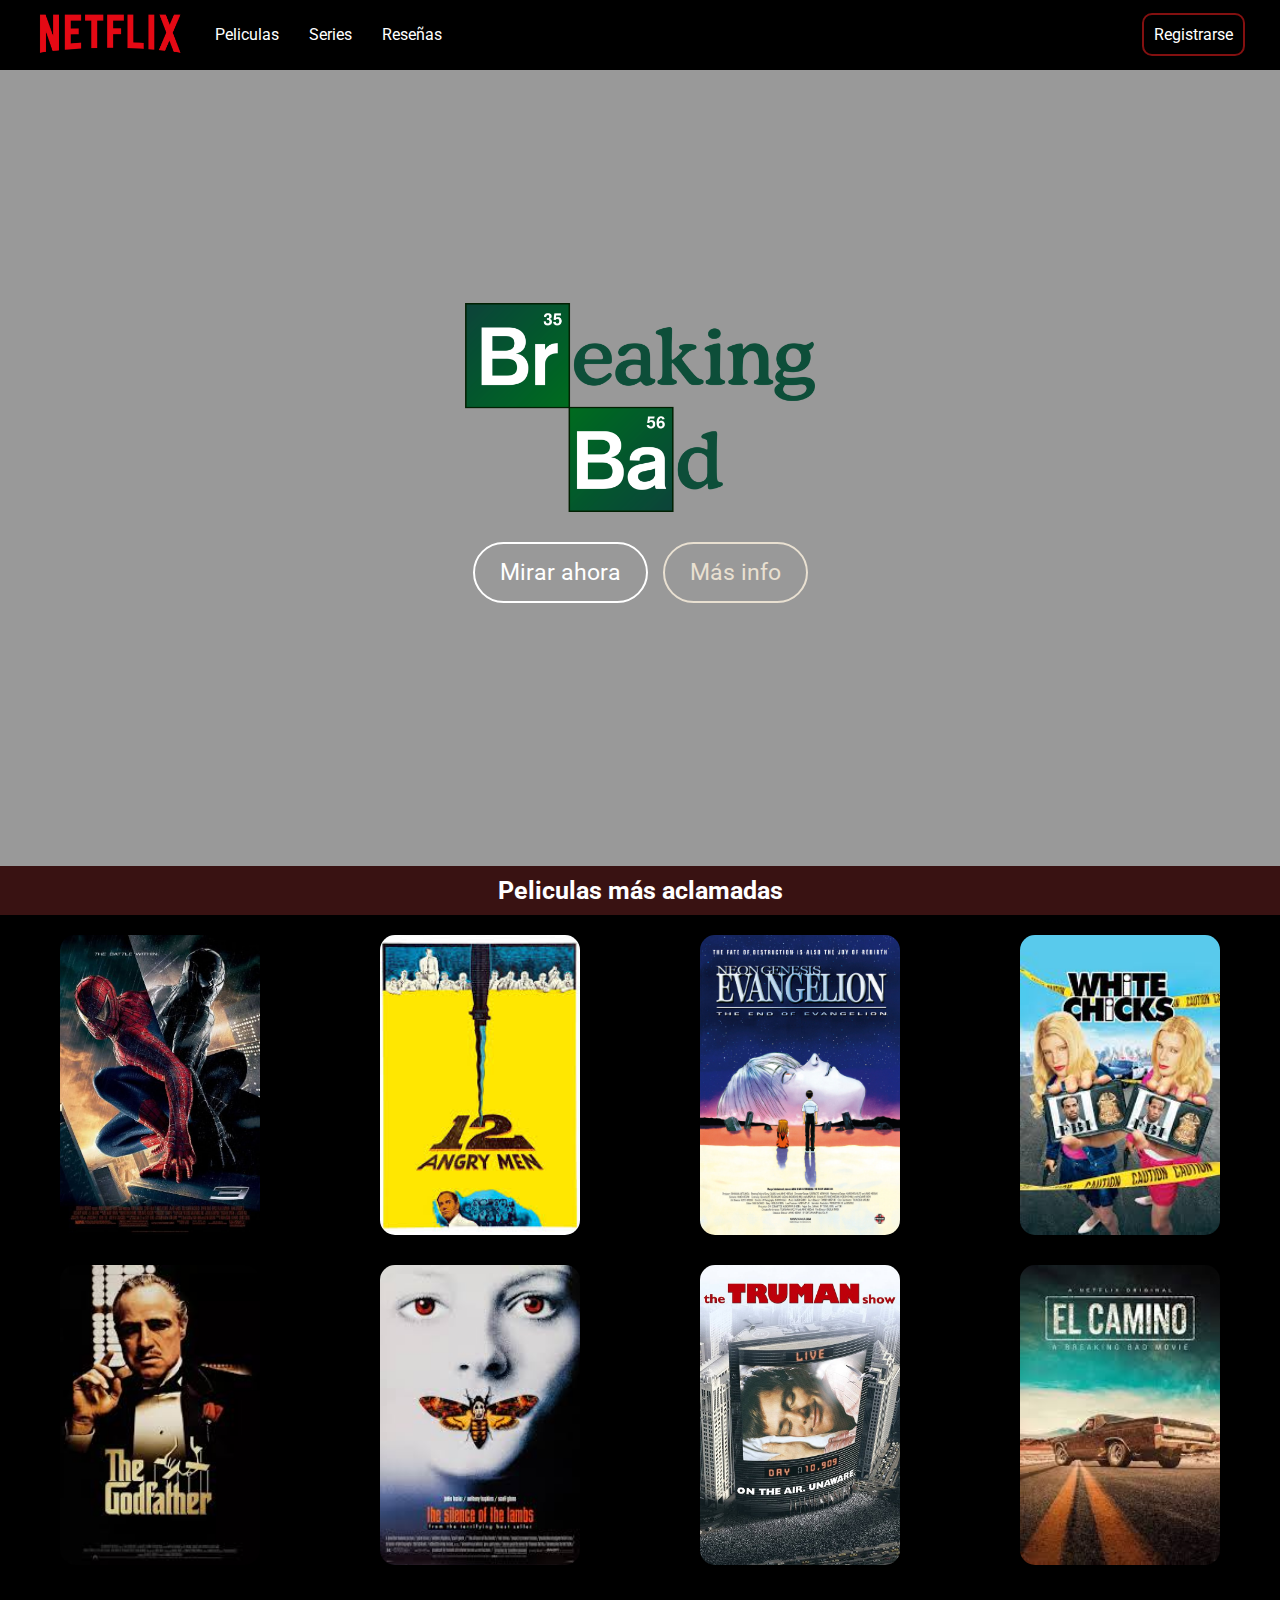
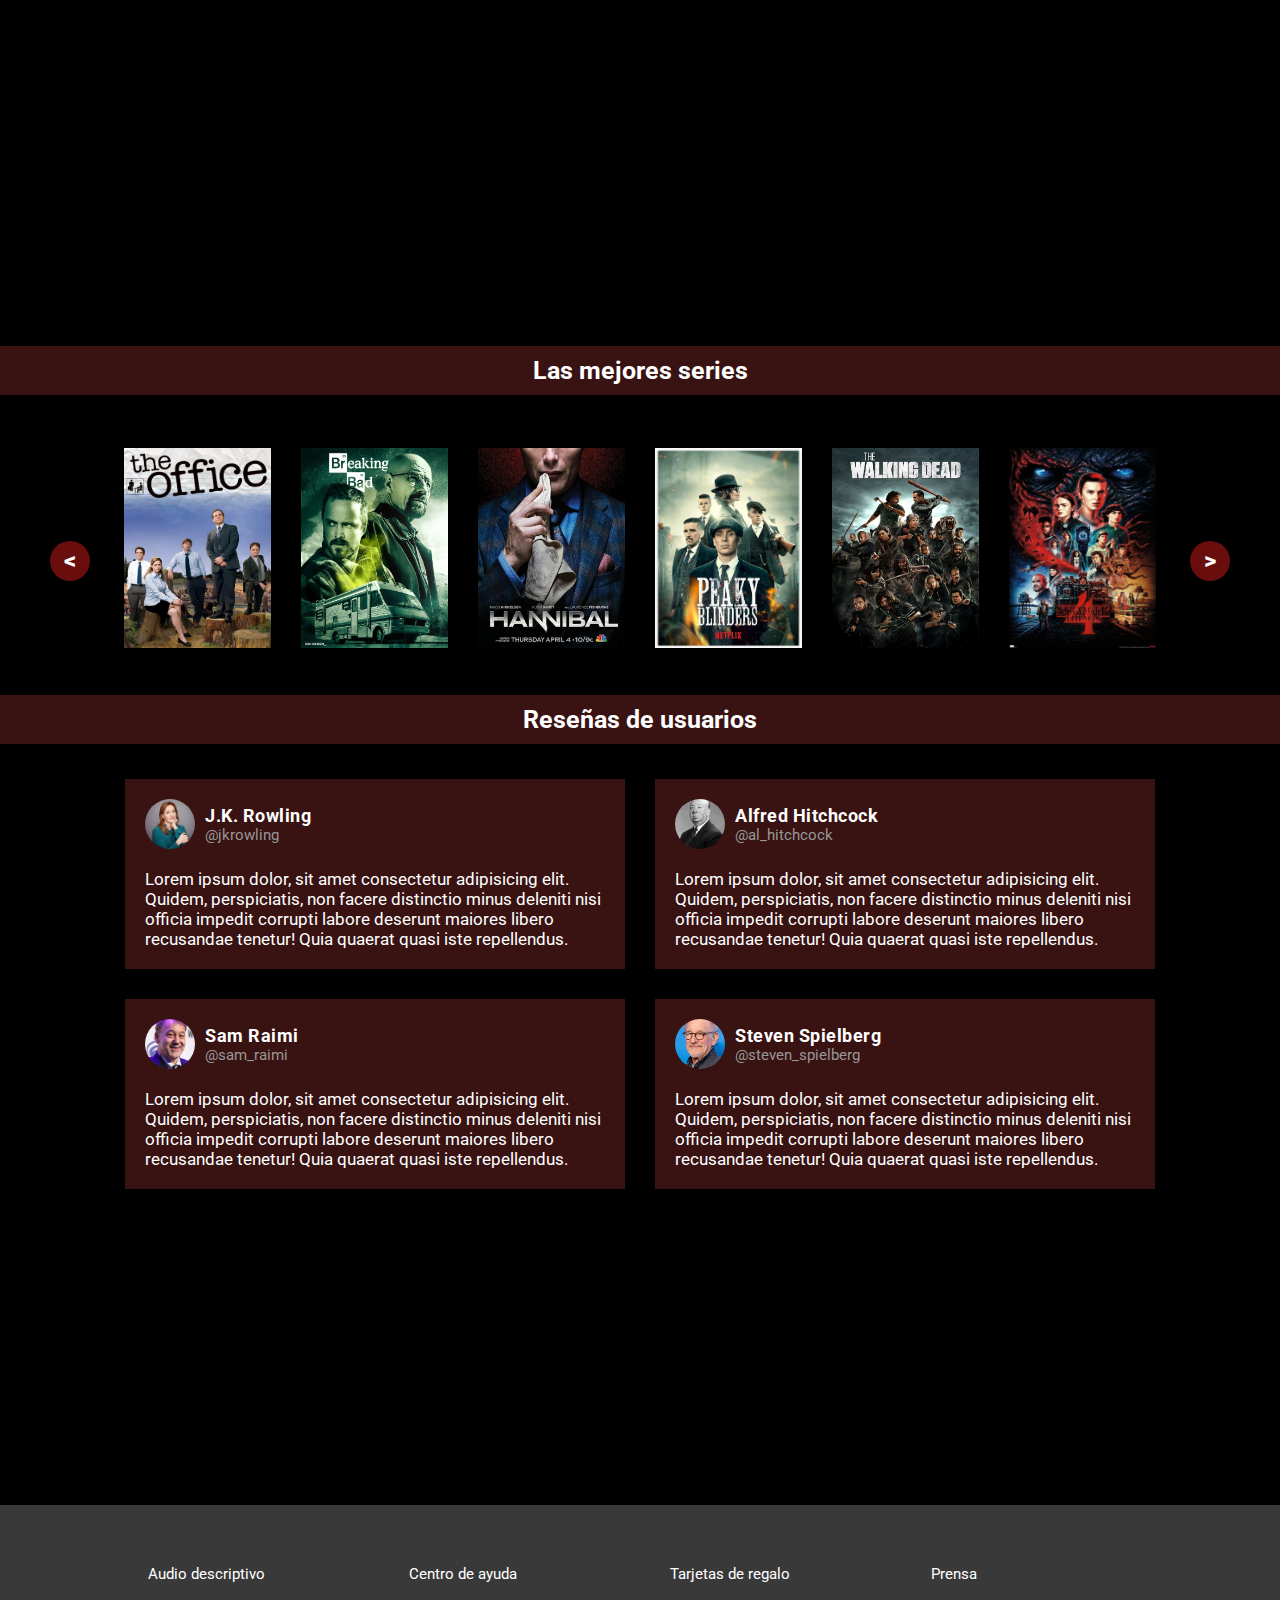
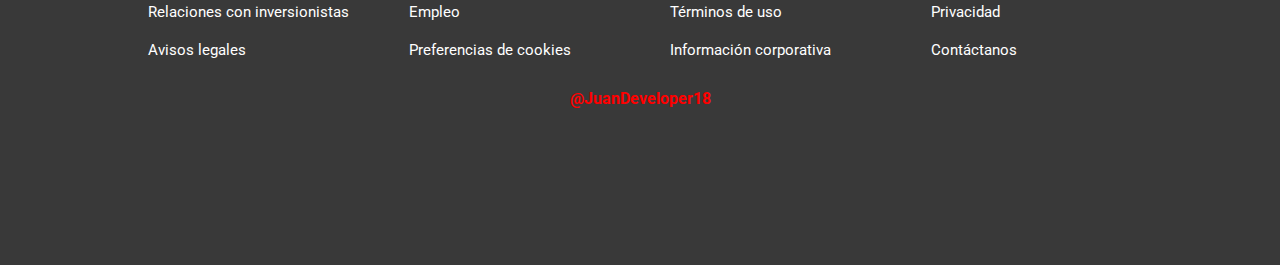
==== index.html @ b2fea1ca "Primera version del proyecto terminado" ====
<!DOCTYPE html>
<html lang="es">
<head>
    <meta charset="UTF-8">
    <meta name="viewport" content="width=device-width, initial-scale=1.0">
    <title>Netflix</title>
    <link rel="icon" type="image/ico" href="./resources/netflix.ico">
    <link rel="stylesheet" href="https://cdnjs.cloudflare.com/ajax/libs/font-awesome/6.5.2/css/all.min.css" integrity="sha512-SnH5WK+bZxgPHs44uWIX+LLJAJ9/2PkPKZ5QiAj6Ta86w+fsb2TkcmfRyVX3pBnMFcV7oQPJkl9QevSCWr3W6A==" crossorigin="anonymous" referrerpolicy="no-referrer" />
    <link rel="stylesheet" href="./css/style.css">
</head>
<body>
    <header class="menu">
        <nav class="navegacion-contenedor">
            <ul class="navegacion menu-izquierdo">
                <li><a href="#inicio"><img src="./resources/logo_netflix.png" alt="logo de Netflix"></a></li>
                <li><a href="#peliculas">Peliculas</a></li>
                <li><a href="#series">Series</a></li>
                <li><a href="#reseñas">Reseñas</a></li>
            </ul>
            <ul class="navegacion menu-derecho">
                <li><a href="#"><i class="fa-solid fa-magnifying-glass"></i></a></li>
                <li><a href="./templates/registro.html" class="btn_registro">Registrarse</a></li>
            </ul>
        </nav>
    </header>
    <section class="inicio" id="inicio">
        <video autoplay loop muted class="background-clip">
            <source src="./resources/Breaking Bad - Trailer Estena.mp4">
        </video>
        <div class="contenido-inicio">
            <img src="./resources/logo_bb.png" alt="logo de Breaking Bad">
            <div class="botones">
                <a href="https://www.youtube.com/watch?v=mXd1zTwcQ18&pp=ygUUVHJhaWxlciBCcmVha2luZyBCYWQ%3D" class="boton1" target=_blank>Mirar ahora</a>
                <a href="#" class="boton2">Más info <i class="fa-solid fa-circle-info"></i></a>
            </div>
        </div>
    </section>
    <section class="peliculas" id="peliculas">
        <h2>Peliculas más aclamadas</h2>
        <div class="peliculas_aclamadas">
            <div class="movie">
                <img class="movie-poster" src="./resources/poster_spiderman3.jpg" alt="poster de Spiderman 3 dirigida por Sam Raimi">
                <div class="movie-info">
                    <p class="movie-title">Spider-Man 3</p>
                    <p class="movie-year">2007</p>
                    <p class="movie-score">9.5<i class="fa-solid fa-star"></i></p>
                </div>
            </div>
            <div class="movie">
                <img class="movie-poster" src="./resources/12_angry_men_poster.jpeg" alt="poster de 12 Angry Men">
                <div class="movie-info">
                    <p class="movie-title">12 Angry Men</p>
                    <p class="movie-year">1957</p>
                    <p class="movie-score">10<i class="fa-solid fa-star"></i></p>
                </div>
            </div>
            <div class="movie">
                <img class="movie-poster" src="./resources/end_of_evangelion.jpg" alt="poster de The End of Evangelion">
                <div class="movie-info">
                    <p class="movie-title">The End of Evangelion</p>
                    <p class="movie-year">1997</p>
                    <p class="movie-score">10<i class="fa-solid fa-star"></i></p>
                </div>
            </div>
            <div class="movie">
                <img class="movie-poster" src="./resources/white_chicks_poster.jpeg" alt="poster de White Chicks">
                <div class="movie-info">
                    <p class="movie-title">White Chicks</p>
                    <p class="movie-year">2004</p>
                    <p class="movie-score">10<i class="fa-solid fa-star"></i></p>
                </div>
            </div>
            <div class="movie">
                <img class="movie-poster" src="./resources/el_padrino_poster.jpeg" alt="poster de El Padrino">
                <div class="movie-info">
                    <p class="movie-title">El Padrino</p>
                    <p class="movie-year">1972</p>
                    <p class="movie-score">10<i class="fa-solid fa-star"></i></p>
                </div>
            </div>
            <div class="movie">
                <img class="movie-poster" src="./resources/the_silence_of_the_lambs_poster.jpeg" alt="poster de El Silencio de los Inocentes">
                <div class="movie-info">
                    <p class="movie-title">El silencio de los inocentes</p>
                    <p class="movie-year">1991</p>
                    <p class="movie-score">8.5<i class="fa-solid fa-star"></i></p>
                </div>
            </div>
            <div class="movie">
                <img class="movie-poster" src="./resources/truman_show_poster.jpg" alt="poster de The Truman Show">
                <div class="movie-info">
                    <p class="movie-title">The Truman Show</p>
                    <p class="movie-year">1998</p>
                    <p class="movie-score">10<i class="fa-solid fa-star"></i></p>  
                </div>
            </div>
            <div class="movie">
                <img class="movie-poster" src="./resources/el_camino_poster.jpeg" alt="poster de El camino (pelicula del universo de Breaking Bad)">
                <div class="movie-info">
                    <p class="movie-title">El Camino</p>
                    <p class="movie-year">2019</p>
                    <p class="movie-score">9<i class="fa-solid fa-star"></i></p>
                </div>
            </div>
        </div>
    </section>
    <section class="series" id="series">
        <h2>Las mejores series</h2>
        <div class="carousel-series">
            <div class="slide1">
                <img class="carrousel-item" src="./resources/the_office_poster.jpg" alt="poster de The office">
                <img class="carrousel-item" src="./resources/poster_bb.jpg" alt="poster de Breaking Bad">
                <img class="carrousel-item" src="./resources/serie_hannibal_poster.jpg" alt="poster de serie Hannibal">
                <img class="carrousel-item" src="./resources/peaky_blinders_poster.jpg" alt="poster de los Peaky Blinders">
                <img class="carrousel-item" src="./resources/twd_poster.jpg" alt="poster de The Walking Dead">
                <img class="carrousel-item" src="./resources/stranger_things_poster.jpeg" alt="poster de Stranger Things"> 
            </div>
            <div class="slide2">
                <img class="carrousel-item" src="./resources/monster_poster.jpeg" alt="poster de anime Monster">
                <img class="carrousel-item" src="./resources/poster_evangelion.jpg" alt="poster de Evangelion">
                <img class="carrousel-item" src="./resources/friends_poster.jpg" alt="poster de Friends">
                <img class="carrousel-item" src="./resources/daredevil_poster.jpeg" alt="poster de Daredevil">
                <img class="carrousel-item" src="./resources/el_encargado_poster.jpeg" alt="poster de El Encargado">
                <img class="carrousel-item" src="./resources/poster_the_witcher.jpeg" alt="poster de The Witcher">
            </div>
            <div class="slide3">
                <img class="carrousel-item" src="./resources/poster_narcos.jpg" alt="poster de Narcos">
                <img class="carrousel-item" src="./resources/flash_poster.jpg" alt="poster de Flash">
                <img class="carrousel-item" src="./resources/one_piece_poster.jpg" alt="poster de One Piece">
                <img class="carrousel-item" src="./resources/loki_poster.jpg" alt="poster de Loki">
                <img class="carrousel-item" src="./resources/wanda_vision_poster.jpeg" alt="poster de WandaVision">
                <img class="carrousel-item" src="./resources/megamind_poster.jpg" alt="poster de Megamind">
            </div>
        </div>

        <a href="#" class="switchLeft sliderButton"><</a>
        <a href="#" class="switchRight sliderButton">></a>
    </section>
    <section class="reseñas" id="reseñas">
        <div class="titulo-reseñas">
            <h2>Reseñas de usuarios</h2>
        </div>
        <div class="reseñas-container">
            <div class="testimonio">
                <div class="testimonio-top">
                    <div class="perfil">
                        <div class="perfil-img">
                            <img src="./resources/jk_rowling.jpeg" alt="foto de perfil de cliente J.K. Rowling">
                        </div>
                        <div class="name-user">
                            <strong>J.K. Rowling</strong>
                            <span>@jkrowling</span>
                        </div>
                    </div>
                    <div class="review-score">
                        <i class="fas fa-star"></i>
                        <i class="fas fa-star"></i>
                        <i class="fas fa-star"></i>
                        <i class="fas fa-star"></i>
                        <i class="far fa-star"></i> <!-- Estrella vacía-->
                    </div>
                </div>
                <div class="comentario">
                    <p>Lorem ipsum dolor, sit amet consectetur adipisicing elit. Quidem, perspiciatis, non facere distinctio minus deleniti nisi officia impedit corrupti labore deserunt maiores libero recusandae tenetur! Quia quaerat quasi iste repellendus.</p>
                </div>
            </div>
            <div class="testimonio">
                <div class="testimonio-top">
                    <div class="perfil">
                        <div class="perfil-img">
                            <img src="./resources/hitchcock_foto.jpg" alt="foto de perfil de cliente Alfred Hitchcock">
                        </div>
                        <div class="name-user">
                            <strong>Alfred Hitchcock</strong>
                            <span>@al_hitchcock</span>
                        </div>
                    </div>
                    <div class="review-score">
                        <i class="fas fa-star"></i>
                        <i class="fas fa-star"></i>
                        <i class="fas fa-star"></i>
                        <i class="fas fa-star"></i>
                        <i class="far fa-star"></i> <!-- Estrella vacía-->
                    </div>
                </div>
                <div class="comentario">
                    <p>Lorem ipsum dolor, sit amet consectetur adipisicing elit. Quidem, perspiciatis, non facere distinctio minus deleniti nisi officia impedit corrupti labore deserunt maiores libero recusandae tenetur! Quia quaerat quasi iste repellendus.</p>
                </div>
            </div>
            <div class="testimonio">
                <div class="testimonio-top">
                    <div class="perfil">
                        <div class="perfil-img">
                            <img src="./resources/sam_raimi.jpg" alt="foto de perfil de cliente Sam Raimi">
                        </div>
                        <div class="name-user">
                            <strong>Sam Raimi</strong>
                            <span>@sam_raimi</span>
                        </div>
                    </div>
                    <div class="review-score">
                        <i class="fas fa-star"></i>
                        <i class="fas fa-star"></i>
                        <i class="fas fa-star"></i>
                        <i class="fas fa-star"></i>
                        <i class="far fa-star"></i> <!-- Estrella vacía-->
                    </div>
                </div>
                <div class="comentario">
                    <p>Lorem ipsum dolor, sit amet consectetur adipisicing elit. Quidem, perspiciatis, non facere distinctio minus deleniti nisi officia impedit corrupti labore deserunt maiores libero recusandae tenetur! Quia quaerat quasi iste repellendus.</p>
                </div>
            </div>
            <div class="testimonio">
                <div class="testimonio-top">
                    <div class="perfil">
                        <div class="perfil-img">
                            <img src="./resources/spielberg.jpeg" alt="foto de perfil de cliente Steven Spielberg">
                        </div>
                        <div class="name-user">
                            <strong>Steven Spielberg</strong>
                            <span>@steven_spielberg</span>
                        </div>
                    </div>
                    <div class="review-score">
                        <i class="fas fa-star"></i>
                        <i class="fas fa-star"></i>
                        <i class="fas fa-star"></i>
                        <i class="fas fa-star"></i>
                        <i class="fas fa-star"></i> <!-- Estrella vacía-->
                    </div>
                </div>
                <div class="comentario">
                    <p>Lorem ipsum dolor, sit amet consectetur adipisicing elit. Quidem, perspiciatis, non facere distinctio minus deleniti nisi officia impedit corrupti labore deserunt maiores libero recusandae tenetur! Quia quaerat quasi iste repellendus.</p>
                </div>
            </div>
        </div>
    </section>
    <footer class="footer">
        <div class="iconos">
            <i class="fa-brands fa-facebook"></i>
            <i class="fa-brands fa-square-instagram"></i>
            <i class="fa-brands fa-twitter"></i>
            <i class="fa-brands fa-youtube"></i>
            <i class="fa-brands fa-github"></i>
        </div>
        <div class="etiquetas-footer">
            <p class="etiquetas">Audio descriptivo</p>
            <p class="etiquetas">Centro de ayuda</p>
            <p class="etiquetas">Tarjetas de regalo</p>
            <p class="etiquetas">Prensa</p>
            <p class="etiquetas">Relaciones con inversionistas</p>
            <p class="etiquetas">Empleo</p>
            <p class="etiquetas">Términos de uso</p>
            <p class="etiquetas">Privacidad</p>
            <p class="etiquetas">Avisos legales</p>
            <p class="etiquetas">Preferencias de cookies</p>
            <p class="etiquetas">Información corporativa</p>
            <p class="etiquetas">Contáctanos</p> 
        </div>
        <p class="creditos">@JuanDeveloper18</p>           
    </footer>
    <script src="./js/carousel.js" defer></script>
</body>
</html>
---- css/style.css ----
@import url('https://fonts.googleapis.com/css2?family=Permanent+Marker&family=Poppins:ital,wght@0,100;0,200;0,300;0,400;0,500;0,600;0,700;0,800;0,900;1,100;1,200;1,300;1,400;1,500;1,600;1,700;1,800;1,900&family=Righteous&family=Roboto:ital,wght@0,100;0,300;0,400;0,500;0,700;0,900;1,100;1,300;1,400;1,500;1,700;1,900&display=swap');
*{
    padding: 0;
    margin: 0;
    border: 0;
    box-sizing: border-box;
    font-family: "Roboto", sans-serif;
}

/* Header */
.menu{
    display: flex;
    background-color: black;
    padding: 10px 20px;
}
.navegacion-contenedor {
    display: flex;
    justify-content: space-between;
    align-items: center;
    width: 100%;
}

.navegacion {
    display: flex;
    list-style: none;
    align-items: center;
}
.navegacion li{
    padding: 0 15px;
}
.menu-izquierdo li a, .menu-derecho li a{
    color: white;
    text-decoration: none;
    transition: all 450ms;
}
.menu-izquierdo li a:hover{
    color: #f84f4f;
}
.menu-izquierdo img{
    width: 150px;
}
.btn_registro{
    text-decoration: none;
    border: 2px solid #831010;
    padding: 10px;
    border-radius: 10px;
    transition: 0.3s;
}
.btn_registro:hover{
    background-color:#831010;
    color
}

/* Inicio */
.inicio{
    width: 100%;
    height: 88.5vh;
    background-color: rgba(0,0,0,0.4);
    display: flex;
    justify-content: center;
    align-items: center;
}
.contenido-inicio{
    display: flex;
    flex-direction: column;
    justify-content: center;
    align-items: center;
}
.contenido-inicio img{
    width: 350px;
}
.botones{
    display: flex;
    padding: 30px;
}
.boton1{
    font-size: 23px;
    color: #fff;
    text-decoration: none;
    border: 2px solid #fff;
    padding: 15px 25px;
    border-radius: 50px;
    transition: 0.3s;
    margin-right: 15px;
}
.boton1:hover{
    background-color: #fff;
    color: black;
}
.boton2{
    font-size: 23px;
    color: #e9e0d1;
    text-decoration: none;
    border: 2px solid #e9e0d1;
    padding: 15px 25px;
    border-radius: 50px;
    transition: 0.3s;
}
.boton2:hover{
    background-color: #e9e0d1;
    color: black;
}
.background-clip{
    width: 100%;
    height: 100vh;
    object-fit: cover;
    position: absolute;
    right: 0;
    bottom: 0;
    z-index: -1;
}

/* Peliculas */
.peliculas h2{
    font-size: 25px;
    padding: 10px 20px;
    margin-bottom: 20px;
    color: white;
    text-align: center;
    background-color: #391212;
}
.peliculas{
    width: 100%;
    height: 120vh;
    background-color: #000;
    background-repeat: no-repeat;
    background-size: cover;
}
.peliculas_aclamadas{
    width: 100%;
    display: grid;
    grid-template-columns: repeat(4,1fr);
    grid-template-rows: repeat(2,1fr);
    justify-items: center;
    row-gap: 30px;
}
.movie{
    width: 200px;
    height: 300px;
    border-radius: 15px;
    overflow: hidden;
    cursor: pointer;
    position: relative;
    transition: all 450ms;
    box-shadow: 5px 5px 20px black;
}
.movie-poster{
    width: 200px;
    height: 300px;
    object-fit: cover;
    transition: all 300ms;
}
.movie-poster:hover{
    transform: scale(1.15);
}
.movie-title{
    text-align: center;
    font-size: 20px;
    margin-bottom: 10px;
}
.movie-score {
    font-size: 17px;
    display: flex;
    align-items: center;
    gap: 5px;
}
.movie-year{
    font-size: 18px;
    padding-bottom: 10px;
    color: #f1f508;
}
.movie-info {
    background: rgba(0, 0, 0, 0.7);
    position: absolute;
    top: 0;
    left: 0;
    width: 100%;
    height: 100%;
    display: flex;
    flex-direction: column;
    align-items: center;
    justify-content: center;
    color: white;
    opacity: 0;
    transition: opacity 300ms;
    padding: 5px;
}
.movie:hover .movie-info { /* Efecto hover para mostrar la info de la película */
    opacity: 1;
}

/* Section Series */
.series{
    background: #000;
    position: relative;
}
.series h2{
    padding: 10px 20px;
    text-align: center;
    font-size: 25px;
    color: white;
    background-color: #391212;
}
.carousel-series .slide1, .carousel-series .slide2, .carousel-series .slide3{
    padding-top: 5px;
    width: 80%;
    height: 300px;
    border-radius: 10px;
    display: flex;
    justify-content: center;
    align-items: center;
    margin: 0 auto;
    transition: transform 1s ease-in-out;
}

.series .sliderButton{
    position: absolute;
    top: 50%; /* Centra el botón verticalmente */
    width: 40px;
    height: 40px;
    line-height: 40px; /* Centra el texto verticalmente */
    transform: translateY(50%); /* Centra verticalmente el botón */
    color: white;
    font-size: 1.5rem;
    background-color: rgba(131, 16, 16, 0.8);;
    text-decoration: none;
    z-index: 3;
    text-align: center; 
    font-weight: 800;
    border-radius: 50%;

}
.series .switchLeft{
    left: 50px; /*  Distancia del botón al borde izquierdo */
}
.series .switchRight{
    right: 50px; /*  Distancia del botón al borde derecho */
}
.carousel-series img{
    min-width: 147px;
    max-width: 147px;
    height: 200px;
    background-size: cover;
    background-color: lightgreen;
    margin: 2px 15px;
    cursor: pointer;
    transition: 0.5s ease;
    z-index: 2;
}
.slide2, .slide3{
    visibility: hidden;
}
.carousel-series img:hover{
    transform: scale(1.4);
    z-index: 2;
}

/* Section Reseñas/Críticas */
.reseñas{
    background-color: #000;
    height: 90vh;
    width: 100%;
}
.reseñas h2{
    display: flex;
    justify-content: center;
    align-items: center;
    font-size: 25px;
    color: white;
    background-color: #391212;
    padding: 10px 20px;
}
.reseñas-container{
    margin-top: 20px;
    display: flex;
    justify-content: center;
    align-items: center;
    flex-wrap: wrap;
    width: 100%;
}
.testimonio{
    width: 500px;
    box-shadow: 2px 2px 30px rgba(0,0,0,0.1);
    background-color: #391212;
    padding: 20px;
    margin: 15px;
    cursor: pointer;
}
.perfil-img{
    width: 50px;
    height: 50px;
    border-radius: 50%;
    overflow: hidden;
    margin-right: 10px;
}
.perfil-img img{
    width: 100%;
    height: 100%;
    object-fit: cover;
}
.perfil{
    display: flex;
    align-items: center;
}
.name-user{
    display: flex;
    flex-direction: column;
}
.name-user strong{
    color: white;
    font-size: 18px;
    letter-spacing: 0.5px;
}
.name-user span{
    color: #979797;
    font-size: 15px;
}
.review-score{
    color: #f9d71c;
}
.testimonio-top{
    display: flex;
    justify-content: space-between;
    align-items: center;
    margin-bottom: 20px;
}
.comentario{
    font-size: 17px;
    color: white;
}
.testimonio:hover{
    transform: translateY(-10px);
    transition: all ease 0.3s;
}

/* Footer */
.footer{
    background-color: #393939;
    width: 100%;
    height: 40vh;
    padding-top: 30px;
    display: flex;
    flex-direction: column;
    align-items: center;
}
.etiquetas-footer{
    display: grid;
    grid-template-columns: repeat(4,1fr);
    gap: 20px;
    padding-top: 30px;
}
.etiquetas{
    color: white;
    font-size: 15px;
    padding: 0 20px;
    cursor: pointer;
}
.iconos{
    color: white;
    font-size: 24px;
    cursor: pointer;
}
.creditos{
    padding-top: 30px;
    text-align: center;
    color: red;
    font-weight: 700;
    cursor: pointer;
}
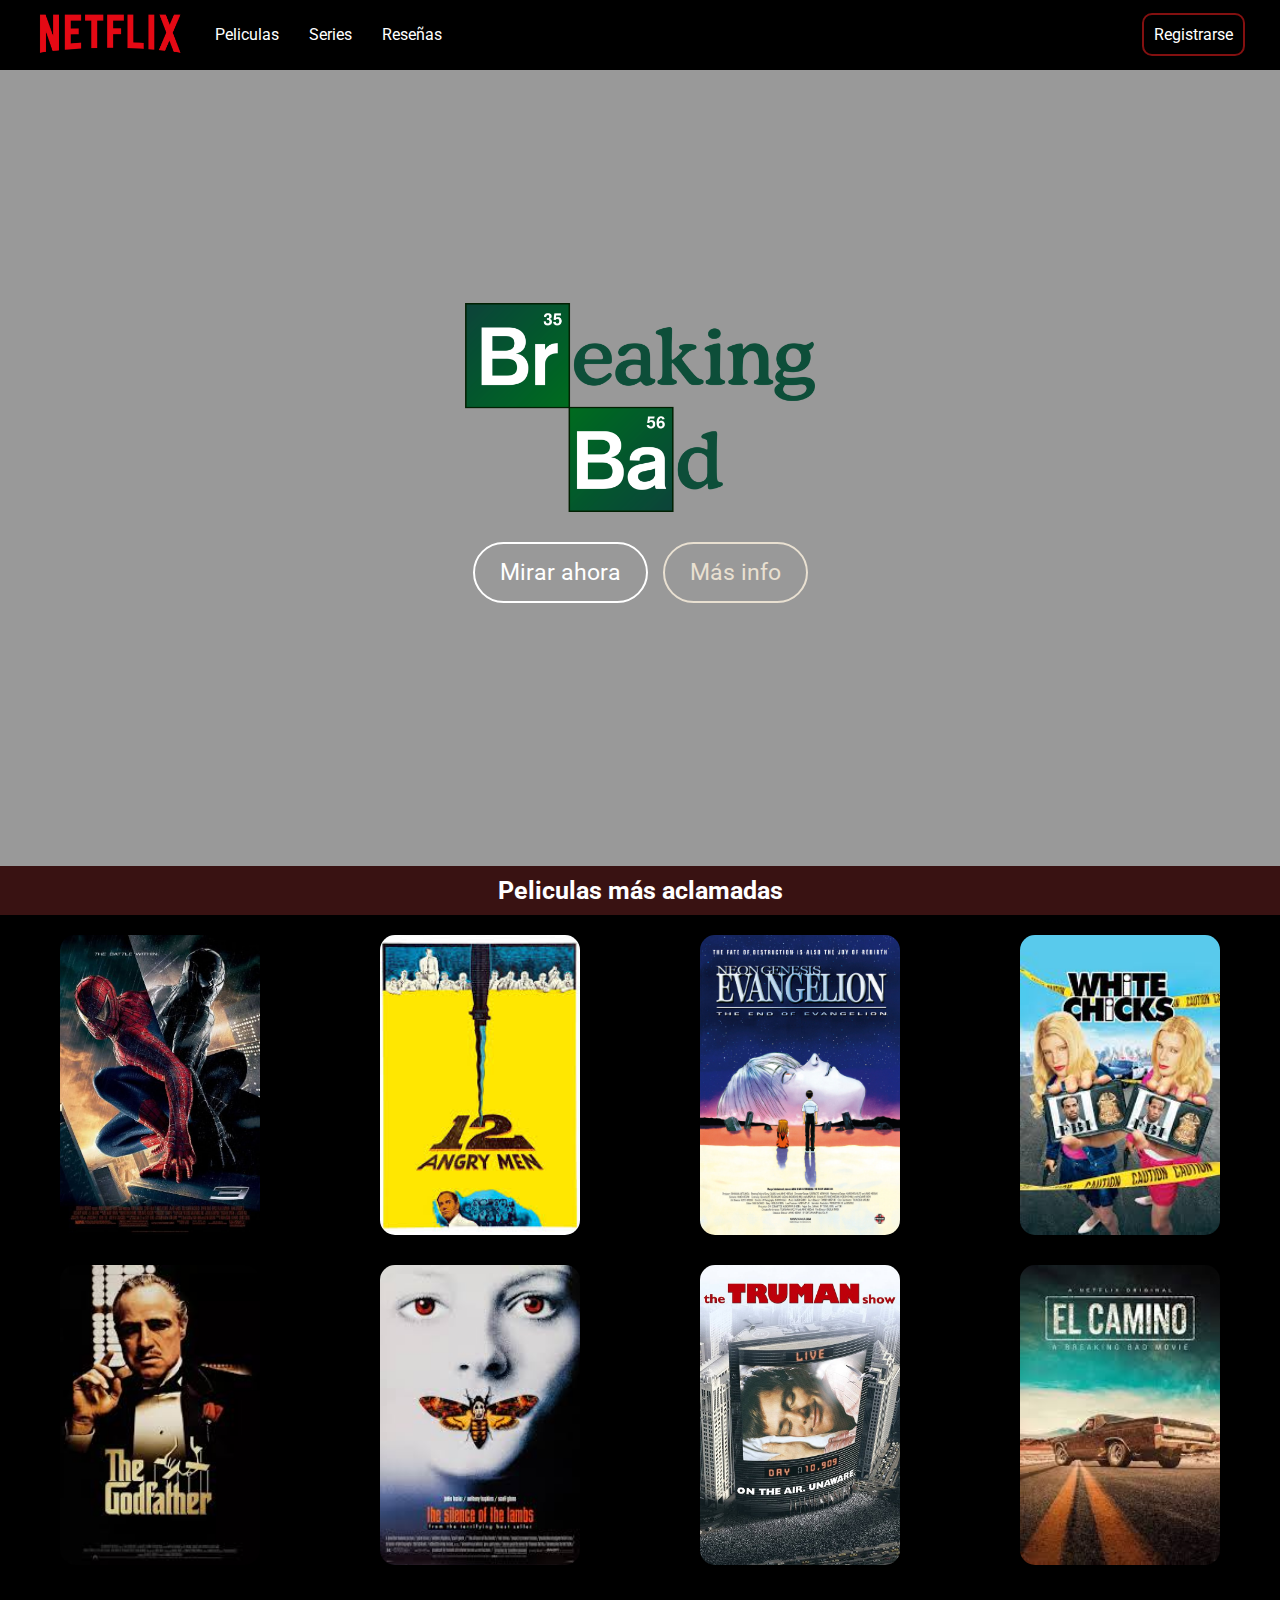
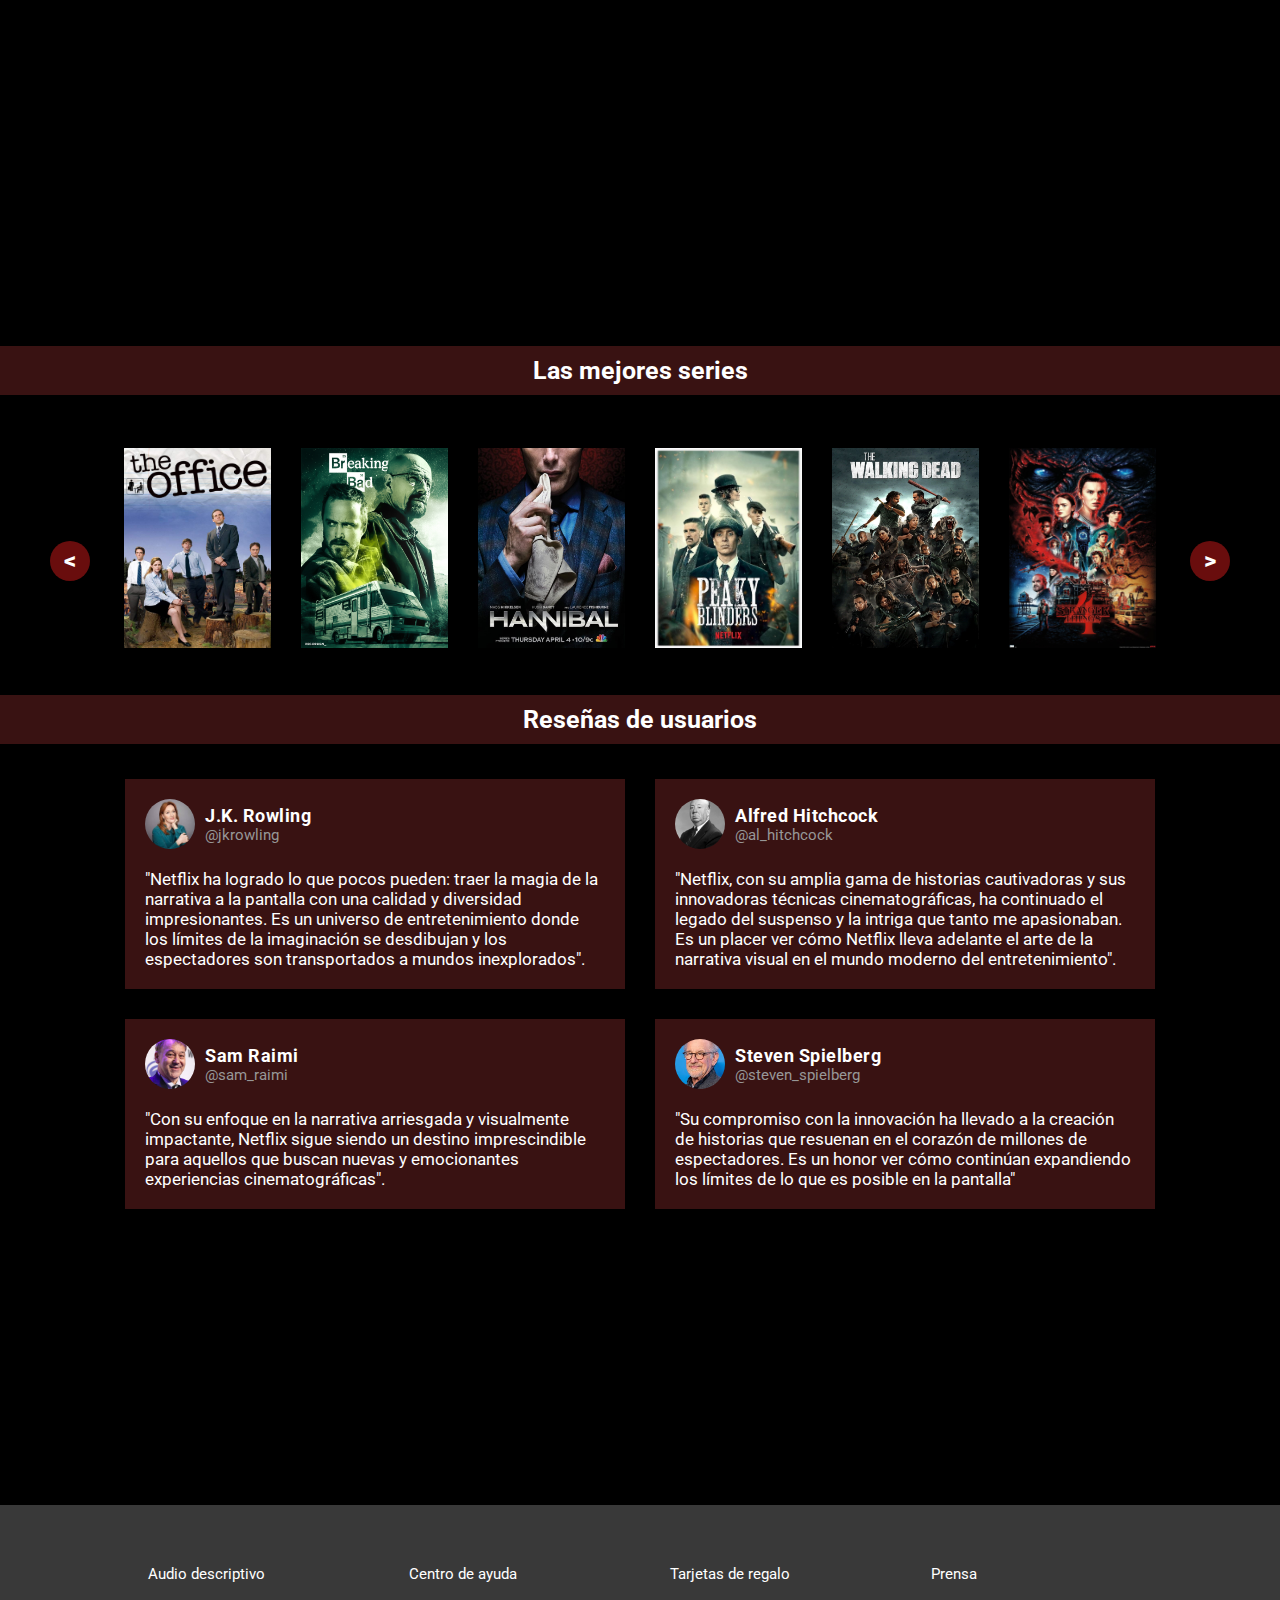
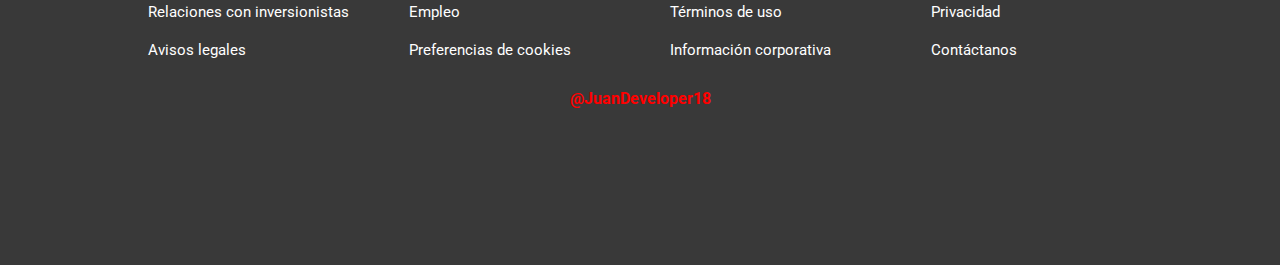
==== commit 53530fbf: "Version 2 del proyecto - Responsive Desing included" ====
--- a/index.html
+++ b/index.html
@@ -18,7 +18,7 @@
                 <li><a href="#reseñas">Reseñas</a></li>
             </ul>
             <ul class="navegacion menu-derecho">
-                <li><a href="#"><i class="fa-solid fa-magnifying-glass"></i></a></li>
+                <li><a href="#" class="btn_search"><i class="fa-solid fa-magnifying-glass"></i></a></li>
                 <li><a href="./templates/registro.html" class="btn_registro">Registrarse</a></li>
             </ul>
         </nav>
@@ -161,7 +161,7 @@
                     </div>
                 </div>
                 <div class="comentario">
-                    <p>Lorem ipsum dolor, sit amet consectetur adipisicing elit. Quidem, perspiciatis, non facere distinctio minus deleniti nisi officia impedit corrupti labore deserunt maiores libero recusandae tenetur! Quia quaerat quasi iste repellendus.</p>
+                    <p>"Netflix ha logrado lo que pocos pueden: traer la magia de la narrativa a la pantalla con una calidad y diversidad impresionantes. Es un universo de entretenimiento donde los límites de la imaginación se desdibujan y los espectadores son transportados a mundos inexplorados".</p>
                 </div>
             </div>
             <div class="testimonio">
@@ -184,7 +184,7 @@
                     </div>
                 </div>
                 <div class="comentario">
-                    <p>Lorem ipsum dolor, sit amet consectetur adipisicing elit. Quidem, perspiciatis, non facere distinctio minus deleniti nisi officia impedit corrupti labore deserunt maiores libero recusandae tenetur! Quia quaerat quasi iste repellendus.</p>
+                    <p>"Netflix, con su amplia gama de historias cautivadoras y sus innovadoras técnicas cinematográficas, ha continuado el legado del suspenso y la intriga que tanto me apasionaban. Es un placer ver cómo Netflix lleva adelante el arte de la narrativa visual en el mundo moderno del entretenimiento".</p>
                 </div>
             </div>
             <div class="testimonio">
@@ -207,7 +207,7 @@
                     </div>
                 </div>
                 <div class="comentario">
-                    <p>Lorem ipsum dolor, sit amet consectetur adipisicing elit. Quidem, perspiciatis, non facere distinctio minus deleniti nisi officia impedit corrupti labore deserunt maiores libero recusandae tenetur! Quia quaerat quasi iste repellendus.</p>
+                    <p>"Con su enfoque en la narrativa arriesgada y visualmente impactante, Netflix sigue siendo un destino imprescindible para aquellos que buscan nuevas y emocionantes experiencias cinematográficas".</p>
                 </div>
             </div>
             <div class="testimonio">
@@ -230,7 +230,7 @@
                     </div>
                 </div>
                 <div class="comentario">
-                    <p>Lorem ipsum dolor, sit amet consectetur adipisicing elit. Quidem, perspiciatis, non facere distinctio minus deleniti nisi officia impedit corrupti labore deserunt maiores libero recusandae tenetur! Quia quaerat quasi iste repellendus.</p>
+                    <p>"Su compromiso con la innovación ha llevado a la creación de historias que resuenan en el corazón de millones de espectadores. Es un honor ver cómo continúan expandiendo los límites de lo que es posible en la pantalla"</p>
                 </div>
             </div>
         </div>
--- a/css/style.css
+++ b/css/style.css
@@ -368,3 +368,113 @@
     cursor: pointer;
 }
 
+/* Media Queries */
+/* Pantallas grandes */
+@media screen and (max-width:1920px){
+/* Se aplican la reglas de estilo definidas fuera del media query */
+}
+/* Tablets */
+@media screen and (min-width: 768px) and (max-width: 1023px) {
+    .menu img{
+        width: 120px;
+    }
+    .peliculas{
+        height: 140vh;
+    }
+    .movie{
+        width: 180px;
+        height: 250px;
+    }
+    .peliculas_aclamadas {
+        grid-template-columns: repeat(3,2fr);
+    }
+    .carousel-series{
+        overflow: hidden;
+    }
+    .reseñas{
+        height: 59vh;
+    }
+    .testimonio{
+        width: 300px;
+        height: 120px;
+    }
+    .testimonio p{
+        display: none;
+    }
+    .testimonio-top{
+        display: flex;
+        flex-direction: column;
+    }
+    .review-score{
+        display: flex;
+        align-items: center;
+        padding-top: 12px;
+    }
+    .iconos{
+        font-size: 20px;
+    }
+    .etiquetas-footer{
+        grid-template-columns: repeat(3,1fr);
+        gap: 5px;
+        padding-top: 5px;
+    }
+}
+/* Móviles (< 768px) */
+@media only screen and (max-width: 767px) {
+    .menu img{
+        width: 100px;
+    }
+    .peliculas{
+        height: 99vh;
+    }
+    .peliculas_aclamadas{
+        grid-template-columns: repeat(3,1fr);
+    }
+    .movie{
+        width: 140px;
+        height: 160px;
+    }
+    .movie-poster{
+        width: 100%;
+        height: 100%;
+    }
+    .carousel-series{
+        overflow: hidden;
+    }
+    .reseñas{
+        height: 65vh;
+    }
+    .testimonio{
+        width: 200px;
+        height: 120px;
+    }
+    .testimonio p{
+        display: none;
+    }
+    .testimonio-top{
+        display: flex;
+        flex-direction: column;
+    }
+    .name-user strong{
+        font-size: 15px;
+    }
+    .name-user span{
+        font-size: 12px;
+    }
+    .review-score{
+        display: flex;
+        align-items: center;
+        padding-top: 12px;
+    }
+    .iconos{
+        font-size: 20px;
+    }
+    .etiquetas-footer{
+        grid-template-columns: repeat(3,1fr);
+        gap: 5px;
+        padding-top: 5px;
+    }
+    .etiquetas{
+        font-size: 13px;
+    }
+}